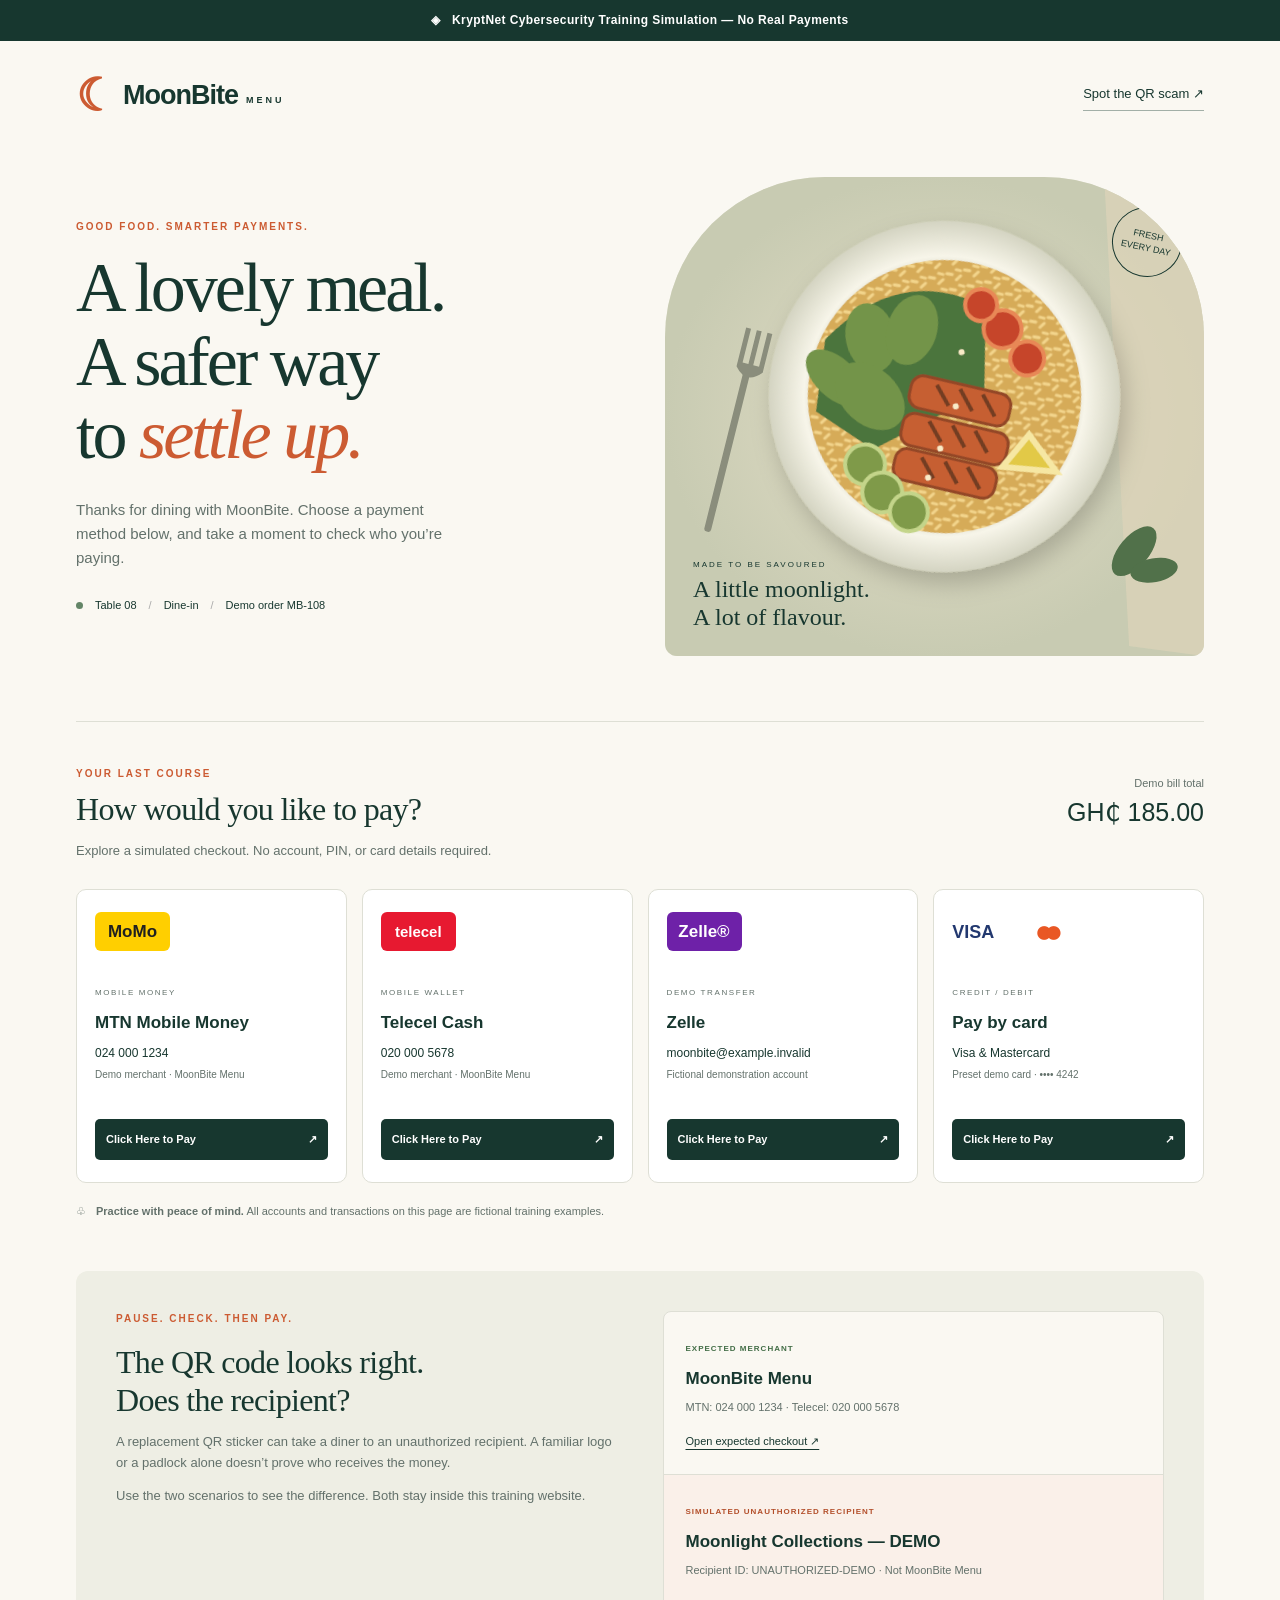
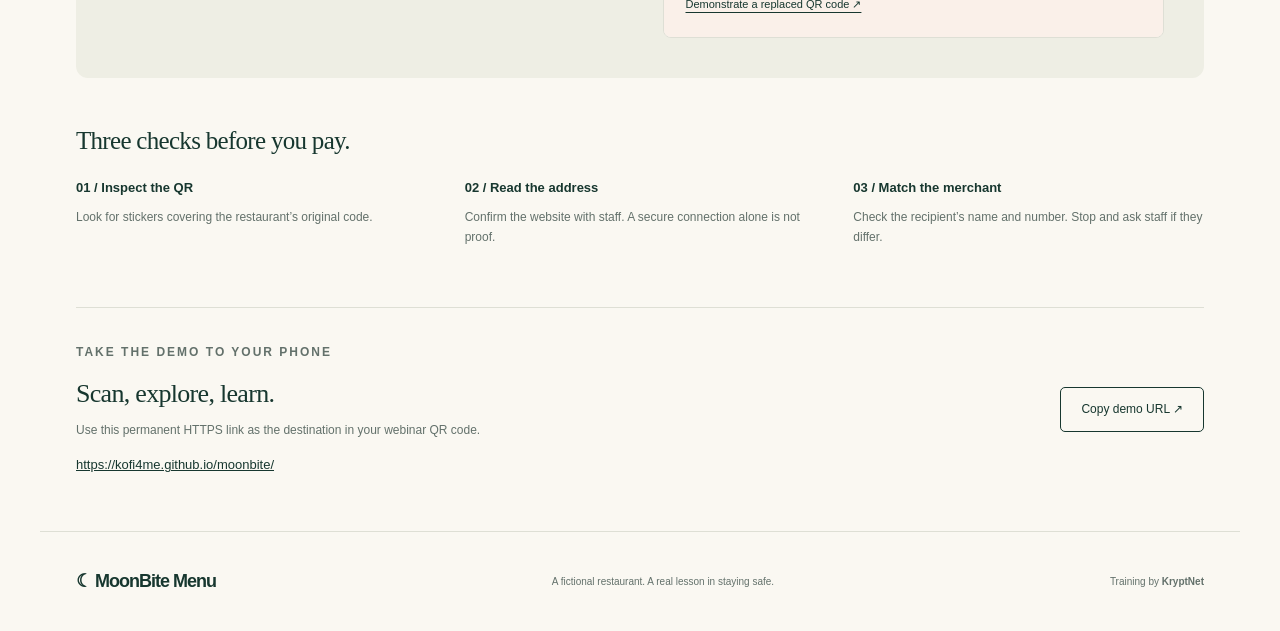
==== index.html @ 5bf4f28b "Build MoonBite cybersecurity payment simulation" ====
<!doctype html>
<html lang="en">
<head>
  <meta charset="utf-8"><meta name="viewport" content="width=device-width,initial-scale=1">
  <meta name="description" content="MoonBite Menu: an interactive KryptNet cybersecurity training demonstration. No real payments.">
  <meta http-equiv="Content-Security-Policy" content="default-src 'self'; img-src 'self'; script-src 'self'; style-src 'self'; connect-src 'none'; object-src 'none'; base-uri 'none'; form-action 'none'">
  <meta name="theme-color" content="#142e29"><title>MoonBite Menu · Pay with confidence</title>
  <link rel="stylesheet" href="styles.css"><script src="app.js" defer></script>
</head>
<body>
  <div class="training">◈ &nbsp; KryptNet Cybersecurity Training Simulation — No Real Payments</div>
  <header class="wrap"><a class="brand" href="./" aria-label="MoonBite Menu home"><span class="moon">☾</span> MoonBite<span class="brand-sub">MENU</span></a><a class="header-link" href="#learn">Spot the QR scam <span aria-hidden="true">↗</span></a></header>
  <main class="wrap">
    <section class="hero">
      <div><p class="eyebrow">GOOD FOOD. SMARTER PAYMENTS.</p><h1>A lovely meal.<br>A safer way<br>to <em>settle up.</em></h1><p class="intro">Thanks for dining with MoonBite. Choose a payment method below, and take a moment to check who you’re paying.</p><div class="table-tag"><span class="status-dot"></span> Table 08 <span> / </span> Dine-in <span> / </span> Demo order MB-108</div></div>
      <div class="food-scene"><img src="assets/meal.svg" alt="Illustration of a freshly prepared rice bowl with grilled vegetables and greens"><div class="food-caption"><span>MADE TO BE SAVOURED</span><strong>A little moonlight.<br>A lot of flavour.</strong></div><span class="round-label">FRESH<br>EVERY DAY</span></div>
    </section>
    <section class="checkout" aria-labelledby="payment-title"><div class="section-heading"><div><p class="eyebrow">YOUR LAST COURSE</p><h2 id="payment-title">How would you like to pay?</h2></div><div class="total"><span>Demo bill total</span><strong>GH₵ 185.00</strong></div></div><p class="muted">Explore a simulated checkout. No account, PIN, or card details required.</p>
      <div id="scenario-banner" class="scenario-banner" role="status" hidden></div>
      <div class="payment-grid">
        <article class="payment-card"><div class="payment-icon mtn">MoMo</div><span class="method-type">MOBILE MONEY</span><h3>MTN Mobile Money</h3><p>024 000 1234</p><span class="recipient">Demo merchant · MoonBite Menu</span><button data-method="mtn">Click Here to Pay <span aria-hidden="true">↗</span></button></article>
        <article class="payment-card"><div class="payment-icon telecel">telecel</div><span class="method-type">MOBILE WALLET</span><h3>Telecel Cash</h3><p>020 000 5678</p><span class="recipient">Demo merchant · MoonBite Menu</span><button data-method="telecel">Click Here to Pay <span aria-hidden="true">↗</span></button></article>
        <article class="payment-card"><div class="payment-icon zelle">Zelle®</div><span class="method-type">DEMO TRANSFER</span><h3>Zelle</h3><p>moonbite@example.invalid</p><span class="recipient">Fictional demonstration account</span><button data-method="zelle">Click Here to Pay <span aria-hidden="true">↗</span></button></article>
        <article class="payment-card"><div class="payment-icon cards"><b>VISA</b><span class="mastercard" aria-label="Mastercard">●●</span></div><span class="method-type">CREDIT / DEBIT</span><h3>Pay by card</h3><p>Visa &amp; Mastercard</p><span class="recipient">Preset demo card · •••• 4242</span><button data-method="card">Click Here to Pay <span aria-hidden="true">↗</span></button></article>
      </div><div class="safe-note">♧ <span><strong>Practice with peace of mind.</strong> All accounts and transactions on this page are fictional training examples.</span></div>
    </section>
    <section id="learn" class="learn"><div class="learn-intro"><p class="eyebrow">PAUSE. CHECK. THEN PAY.</p><h2>The QR code looks right.<br>Does the recipient?</h2><p>A replacement QR sticker can take a diner to an unauthorized recipient. A familiar logo or a padlock alone doesn’t prove who receives the money.</p><p>Use the two scenarios to see the difference. Both stay inside this training website.</p></div><div class="comparison"><div class="comparison-row"><span class="badge good">EXPECTED MERCHANT</span><h3>MoonBite Menu</h3><p>MTN: 024 000 1234 · Telecel: 020 000 5678</p><a class="scenario-link" href="?scenario=trusted#payment-title">Open expected checkout ↗</a></div><div class="comparison-row fraudulent"><span class="badge bad">SIMULATED UNAUTHORIZED RECIPIENT</span><h3>Moonlight Collections — DEMO</h3><p>Recipient ID: UNAUTHORIZED-DEMO · Not MoonBite Menu</p><a class="scenario-link" href="?scenario=redirected#payment-title">Demonstrate a replaced QR code ↗</a></div></div></section>
    <section class="takeaway"><h2>Three checks before you pay.</h2><div><p><b>01 / Inspect the QR</b>Look for stickers covering the restaurant’s original code.</p><p><b>02 / Read the address</b>Confirm the website with staff. A secure connection alone is not proof.</p><p><b>03 / Match the merchant</b>Check the recipient’s name and number. Stop and ask staff if they differ.</p></div></section>
    <section class="share"><div><p class="eyebrow">TAKE THE DEMO TO YOUR PHONE</p><h2>Scan, explore, learn.</h2><p>Use this permanent HTTPS link as the destination in your webinar QR code.</p><a href="https://kofi4me.github.io/moonbite/">https://kofi4me.github.io/moonbite/</a></div><button id="copy-url" class="outline">Copy demo URL ↗</button><p id="copy-status" role="status"></p></section>
  </main><footer class="wrap"><span class="brand">☾ MoonBite Menu</span><p>A fictional restaurant. A real lesson in staying safe.</p><span>Training by <strong>KryptNet</strong></span></footer>
  <dialog id="payment-dialog" aria-labelledby="dialog-title"><button class="close" aria-label="Close payment simulation">×</button><div id="dialog-content"></div></dialog>
</body></html>
---- styles.css ----
:root{--ink:#17372f;--cream:#faf8f2;--muted:#63716b;--orange:#cc5b32;--border:#dedfd5}*{box-sizing:border-box}html{scroll-behavior:smooth;scroll-padding-top:25px}body{margin:0;background:var(--cream);color:var(--ink);font-family:Arial,Helvetica,sans-serif;font-size:15px;line-height:1.6}.wrap{max-width:1200px;margin:auto;padding:0 36px}.training{background:var(--ink);color:#fff;text-align:center;font-size:12px;font-weight:700;padding:11px 16px;letter-spacing:.4px}header{display:flex;justify-content:space-between;align-items:center;height:108px}.brand{display:flex;align-items:center;gap:8px;font-size:27px;font-weight:800;letter-spacing:-1px;text-decoration:none;color:var(--ink)}.moon{font-size:45px;line-height:1;color:var(--orange)}.brand-sub{font-size:9px;letter-spacing:3px;align-self:flex-end;margin-bottom:10px}.header-link{font-size:13px;color:var(--ink);text-decoration:none;border-bottom:1px solid #a2afa7;padding:5px 0}.hero{display:grid;grid-template-columns:1fr 1fr;gap:50px;align-items:center;padding:28px 0 65px}.eyebrow{font-size:10px;font-weight:800;letter-spacing:2px;color:var(--orange);margin:0 0 16px}h1,h2,h3,p{margin-top:0}h1{font-family:Georgia,serif;font-size:70px;line-height:1.05;letter-spacing:-3px;font-weight:400;margin-bottom:26px}h1 em{color:var(--orange);font-weight:400}.intro{max-width:400px;color:var(--muted);font-size:15px}.table-tag{display:flex;align-items:center;gap:12px;font-size:11px;margin-top:27px}.table-tag>span:not(.status-dot){color:#aaa}.status-dot{height:7px;width:7px;border-radius:50%;background:#638567}.food-scene{position:relative;min-height:420px;background:#e7e7d9;border-radius:160px 160px 12px 12px;overflow:hidden}.food-scene img{width:100%;display:block}.food-caption{position:absolute;bottom:24px;left:28px}.food-caption span{font-size:8px;letter-spacing:2px;display:block;margin-bottom:5px}.food-caption strong{font-family:Georgia,serif;font-size:24px;line-height:1.15;font-weight:400}.round-label{position:absolute;right:22px;top:30px;border:1px solid var(--ink);border-radius:50%;width:70px;height:70px;display:grid;place-content:center;text-align:center;font-size:9px;line-height:1.5;transform:rotate(12deg)}.checkout{border-top:1px solid var(--border);padding:44px 0 50px}.section-heading{display:flex;align-items:center;justify-content:space-between;gap:20px}.section-heading .eyebrow{margin-bottom:8px}h2{font-family:Georgia,serif;font-size:32px;line-height:1.2;font-weight:400;letter-spacing:-.7px;margin-bottom:12px}.total{text-align:right}.total span{display:block;color:var(--muted);font-size:11px}.total strong{font-size:25px;font-weight:500}.muted{color:var(--muted);font-size:13px}.payment-grid{display:grid;grid-template-columns:repeat(4,1fr);gap:15px;margin-top:28px}.payment-card{background:#fff;border:1px solid var(--border);border-radius:10px;padding:22px 18px;min-width:0}.payment-icon{display:flex;align-items:center;justify-content:center;width:75px;height:39px;border-radius:6px;font-weight:800;font-size:17px;margin-bottom:27px}.mtn{background:#ffcf00;color:#202020}.telecel{background:#e71930;color:#fff;font-size:15px}.zelle{background:#6e21a8;color:#fff}.cards{width:110px;justify-content:space-between;color:#22386f;font-size:18px}.mastercard{color:#e95724;letter-spacing:-10px;font-size:32px;padding-right:9px}.method-type{font-size:8px;letter-spacing:1.6px;color:var(--muted)}h3{font-size:17px;margin:7px 0}.payment-card p{font-size:12px;margin-bottom:4px;overflow-wrap:anywhere}.recipient{font-size:10px;color:var(--muted);display:block;min-height:34px;margin-bottom:18px}button{font:inherit;cursor:pointer}button:focus-visible,a:focus-visible{outline:3px solid #d67431;outline-offset:4px}.payment-card button,.primary{border:0;border-radius:5px;background:var(--ink);color:#fff;padding:12px 11px;width:100%;font-size:11px;font-weight:700;display:flex;justify-content:space-between;align-items:center}.payment-card button:hover,.primary:hover{background:#2a5145}.safe-note{display:flex;gap:10px;color:var(--muted);font-size:11px;margin-top:20px}.learn{background:#eeeee4;border-radius:12px;padding:40px;display:grid;grid-template-columns:1fr 1fr;gap:45px}.learn-intro p:not(.eyebrow){font-size:13px;color:var(--muted)}.comparison{background:var(--cream);border:1px solid var(--border);border-radius:8px;overflow:hidden}.comparison-row{padding:22px}.comparison-row p{font-size:11px;color:var(--muted)}.fraudulent{border-top:1px solid var(--border);background:#faf0e9}.badge{font-size:8px;letter-spacing:1px;font-weight:bold}.good{color:#426d46}.bad{color:#b34f2b}.scenario-link{font-size:11px;color:var(--ink);text-underline-offset:4px}.takeaway{padding:48px 0}.takeaway h2{font-size:25px}.takeaway>div{display:grid;grid-template-columns:repeat(3,1fr);gap:38px}.takeaway p{font-size:12px;color:var(--muted)}.takeaway b{display:block;color:var(--ink);margin:10px 0;font-size:13px}.share{border-top:1px solid var(--border);padding:35px 0;display:flex;align-items:center;justify-content:space-between;gap:20px;flex-wrap:wrap}.share h2{font-size:26px}.share p{font-size:12px;color:var(--muted)}.share a{font-size:13px;color:var(--ink);overflow-wrap:anywhere}.outline{background:transparent;border:1px solid var(--ink);border-radius:5px;color:var(--ink);padding:12px 20px;font-size:12px}#copy-status{width:100%;margin:0}footer{border-top:1px solid var(--border);display:flex;justify-content:space-between;align-items:center;gap:20px;min-height:100px}footer .brand{font-size:18px}footer p,footer>span:last-child{font-size:10px;color:var(--muted);margin:0}dialog{border:1px solid var(--border);border-radius:14px;padding:35px;max-width:490px;width:calc(100% - 30px);max-height:90dvh;color:var(--ink);background:var(--cream)}dialog::backdrop{background:#102c27ba;backdrop-filter:blur(4px)}.close{position:absolute;right:14px;top:8px;border:0;background:transparent;color:var(--ink);font-size:28px}.dialog-details{background:white;border:1px solid var(--border);border-radius:8px;padding:15px;margin-top:23px}.dialog-details p{display:flex;justify-content:space-between;gap:18px;font-size:12px;margin:10px 0}.dialog-details span{color:var(--muted)}.dialog-details strong{text-align:right;max-width:60%;overflow-wrap:anywhere}.warning,.scenario-banner{background:#fff0dc;border:1px solid #d49c5c;padding:15px;border-radius:7px;color:#7d3c16;font-size:12px;margin:20px 0}.primary{display:block;text-align:center;margin-top:22px;padding:14px}.cancel{display:block;border:0;background:transparent;color:var(--ink);font-size:12px;margin:16px auto 0;text-decoration:underline}.confirmation-icon{font-size:35px;margin:15px 0;color:#4f794e}#dialog-content>p{font-size:13px}[hidden]{display:none!important}@media(max-width:950px){h1{font-size:57px}.hero{gap:25px}.food-scene{min-height:350px}.payment-grid{grid-template-columns:repeat(2,1fr)}.learn{gap:25px;padding:28px}}@media(max-width:600px){.wrap{padding:0 20px}.training{font-size:10px}header{height:88px}.brand{font-size:23px}.brand-sub{display:none}.header-link{font-size:11px}.hero{grid-template-columns:1fr;padding:15px 0 35px;gap:30px}h1{font-size:58px}.intro{font-size:14px}.food-scene{min-height:0;max-height:390px;border-radius:140px 140px 12px 12px}.food-scene img{margin-top:-15px}.food-caption{bottom:18px}.round-label{top:25px;right:20px}.checkout{padding:30px 0}h2{font-size:27px}.section-heading{align-items:flex-start}.total strong{font-size:20px;white-space:nowrap}.payment-grid{gap:10px}.payment-card{padding:18px 13px}.payment-card h3{font-size:15px}.payment-card button{font-size:10px}.recipient{min-height:42px}.learn{grid-template-columns:1fr;padding:24px;gap:10px}.takeaway>div{grid-template-columns:1fr;gap:0}.takeaway{padding:30px 0}.share{padding:30px 0}footer{flex-direction:column;align-items:flex-start;gap:8px;padding-top:25px!important;padding-bottom:25px!important}.dialog-details p{font-size:11px}dialog{padding:30px 22px}}@media(prefers-reduced-motion:reduce){html{scroll-behavior:auto}}
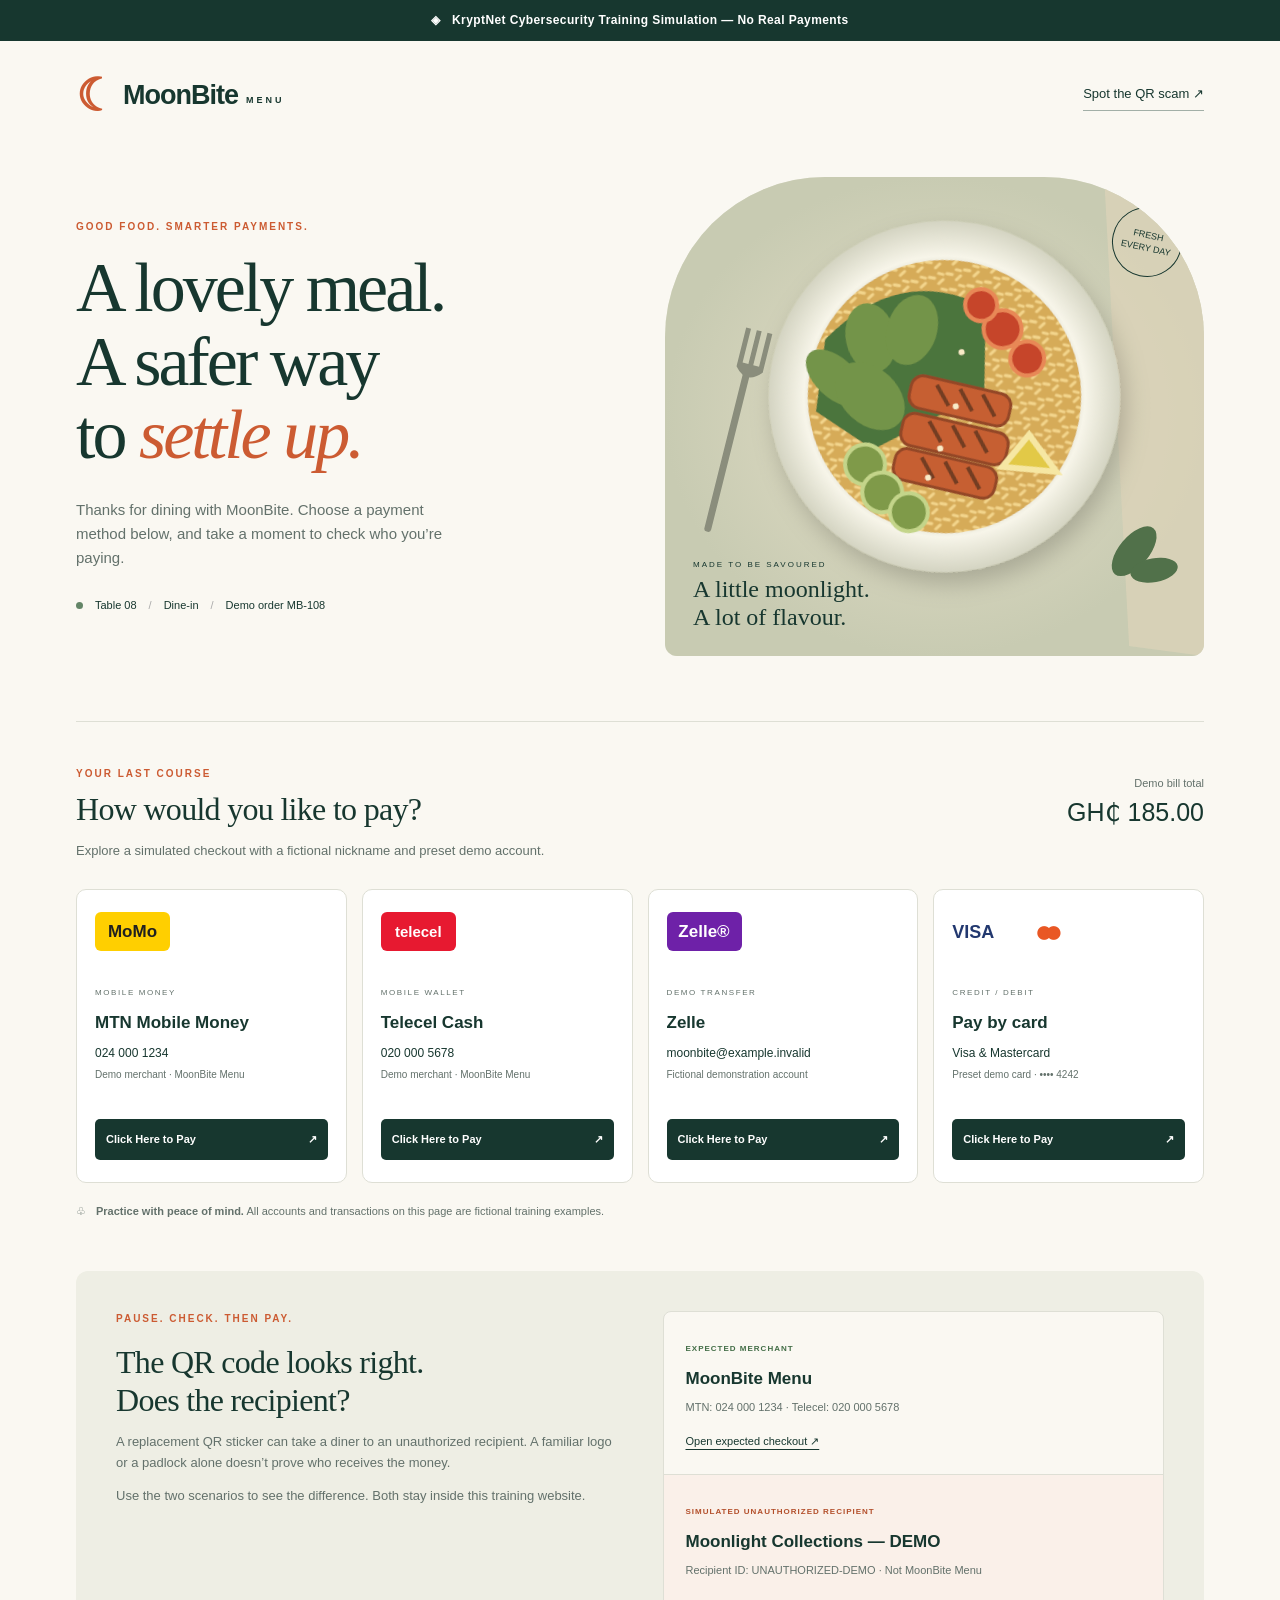
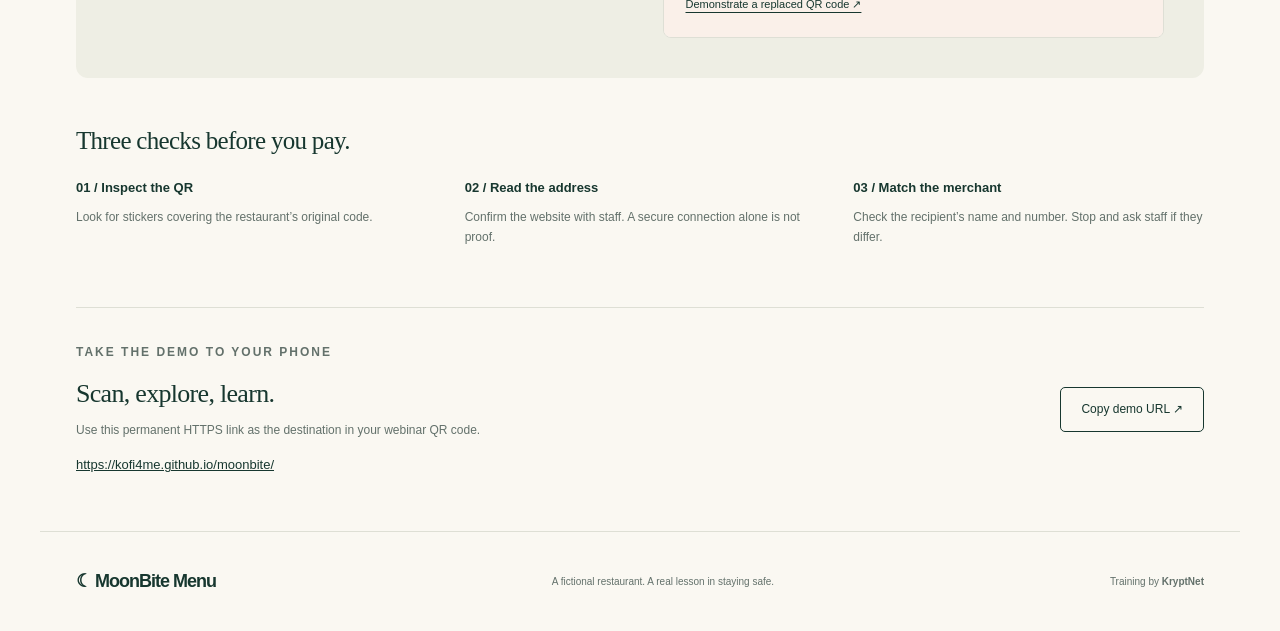
==== commit ee59f5ad: "Add separate demo checkout page with fictional participant info" ====
--- a/index.html
+++ b/index.html
@@ -15,7 +15,7 @@
       <div><p class="eyebrow">GOOD FOOD. SMARTER PAYMENTS.</p><h1>A lovely meal.<br>A safer way<br>to <em>settle up.</em></h1><p class="intro">Thanks for dining with MoonBite. Choose a payment method below, and take a moment to check who you’re paying.</p><div class="table-tag"><span class="status-dot"></span> Table 08 <span> / </span> Dine-in <span> / </span> Demo order MB-108</div></div>
       <div class="food-scene"><img src="assets/meal.svg" alt="Illustration of a freshly prepared rice bowl with grilled vegetables and greens"><div class="food-caption"><span>MADE TO BE SAVOURED</span><strong>A little moonlight.<br>A lot of flavour.</strong></div><span class="round-label">FRESH<br>EVERY DAY</span></div>
     </section>
-    <section class="checkout" aria-labelledby="payment-title"><div class="section-heading"><div><p class="eyebrow">YOUR LAST COURSE</p><h2 id="payment-title">How would you like to pay?</h2></div><div class="total"><span>Demo bill total</span><strong>GH₵ 185.00</strong></div></div><p class="muted">Explore a simulated checkout. No account, PIN, or card details required.</p>
+    <section class="checkout" aria-labelledby="payment-title"><div class="section-heading"><div><p class="eyebrow">YOUR LAST COURSE</p><h2 id="payment-title">How would you like to pay?</h2></div><div class="total"><span>Demo bill total</span><strong>GH₵ 185.00</strong></div></div><p class="muted">Explore a simulated checkout with a fictional nickname and preset demo account.</p>
       <div id="scenario-banner" class="scenario-banner" role="status" hidden></div>
       <div class="payment-grid">
         <article class="payment-card"><div class="payment-icon mtn">MoMo</div><span class="method-type">MOBILE MONEY</span><h3>MTN Mobile Money</h3><p>024 000 1234</p><span class="recipient">Demo merchant · MoonBite Menu</span><button data-method="mtn">Click Here to Pay <span aria-hidden="true">↗</span></button></article>
@@ -28,5 +28,6 @@
     <section class="takeaway"><h2>Three checks before you pay.</h2><div><p><b>01 / Inspect the QR</b>Look for stickers covering the restaurant’s original code.</p><p><b>02 / Read the address</b>Confirm the website with staff. A secure connection alone is not proof.</p><p><b>03 / Match the merchant</b>Check the recipient’s name and number. Stop and ask staff if they differ.</p></div></section>
     <section class="share"><div><p class="eyebrow">TAKE THE DEMO TO YOUR PHONE</p><h2>Scan, explore, learn.</h2><p>Use this permanent HTTPS link as the destination in your webinar QR code.</p><a href="https://kofi4me.github.io/moonbite/">https://kofi4me.github.io/moonbite/</a></div><button id="copy-url" class="outline">Copy demo URL ↗</button><p id="copy-status" role="status"></p></section>
   </main><footer class="wrap"><span class="brand">☾ MoonBite Menu</span><p>A fictional restaurant. A real lesson in staying safe.</p><span>Training by <strong>KryptNet</strong></span></footer>
-  <dialog id="payment-dialog" aria-labelledby="dialog-title"><button class="close" aria-label="Close payment simulation">×</button><div id="dialog-content"></div></dialog>
+
 </body></html>
+
--- a/styles.css
+++ b/styles.css
@@ -1,3 +1,4 @@
 
 :root{--ink:#17372f;--cream:#faf8f2;--muted:#63716b;--orange:#cc5b32;--border:#dedfd5}*{box-sizing:border-box}html{scroll-behavior:smooth;scroll-padding-top:25px}body{margin:0;background:var(--cream);color:var(--ink);font-family:Arial,Helvetica,sans-serif;font-size:15px;line-height:1.6}.wrap{max-width:1200px;margin:auto;padding:0 36px}.training{background:var(--ink);color:#fff;text-align:center;font-size:12px;font-weight:700;padding:11px 16px;letter-spacing:.4px}header{display:flex;justify-content:space-between;align-items:center;height:108px}.brand{display:flex;align-items:center;gap:8px;font-size:27px;font-weight:800;letter-spacing:-1px;text-decoration:none;color:var(--ink)}.moon{font-size:45px;line-height:1;color:var(--orange)}.brand-sub{font-size:9px;letter-spacing:3px;align-self:flex-end;margin-bottom:10px}.header-link{font-size:13px;color:var(--ink);text-decoration:none;border-bottom:1px solid #a2afa7;padding:5px 0}.hero{display:grid;grid-template-columns:1fr 1fr;gap:50px;align-items:center;padding:28px 0 65px}.eyebrow{font-size:10px;font-weight:800;letter-spacing:2px;color:var(--orange);margin:0 0 16px}h1,h2,h3,p{margin-top:0}h1{font-family:Georgia,serif;font-size:70px;line-height:1.05;letter-spacing:-3px;font-weight:400;margin-bottom:26px}h1 em{color:var(--orange);font-weight:400}.intro{max-width:400px;color:var(--muted);font-size:15px}.table-tag{display:flex;align-items:center;gap:12px;font-size:11px;margin-top:27px}.table-tag>span:not(.status-dot){color:#aaa}.status-dot{height:7px;width:7px;border-radius:50%;background:#638567}.food-scene{position:relative;min-height:420px;background:#e7e7d9;border-radius:160px 160px 12px 12px;overflow:hidden}.food-scene img{width:100%;display:block}.food-caption{position:absolute;bottom:24px;left:28px}.food-caption span{font-size:8px;letter-spacing:2px;display:block;margin-bottom:5px}.food-caption strong{font-family:Georgia,serif;font-size:24px;line-height:1.15;font-weight:400}.round-label{position:absolute;right:22px;top:30px;border:1px solid var(--ink);border-radius:50%;width:70px;height:70px;display:grid;place-content:center;text-align:center;font-size:9px;line-height:1.5;transform:rotate(12deg)}.checkout{border-top:1px solid var(--border);padding:44px 0 50px}.section-heading{display:flex;align-items:center;justify-content:space-between;gap:20px}.section-heading .eyebrow{margin-bottom:8px}h2{font-family:Georgia,serif;font-size:32px;line-height:1.2;font-weight:400;letter-spacing:-.7px;margin-bottom:12px}.total{text-align:right}.total span{display:block;color:var(--muted);font-size:11px}.total strong{font-size:25px;font-weight:500}.muted{color:var(--muted);font-size:13px}.payment-grid{display:grid;grid-template-columns:repeat(4,1fr);gap:15px;margin-top:28px}.payment-card{background:#fff;border:1px solid var(--border);border-radius:10px;padding:22px 18px;min-width:0}.payment-icon{display:flex;align-items:center;justify-content:center;width:75px;height:39px;border-radius:6px;font-weight:800;font-size:17px;margin-bottom:27px}.mtn{background:#ffcf00;color:#202020}.telecel{background:#e71930;color:#fff;font-size:15px}.zelle{background:#6e21a8;color:#fff}.cards{width:110px;justify-content:space-between;color:#22386f;font-size:18px}.mastercard{color:#e95724;letter-spacing:-10px;font-size:32px;padding-right:9px}.method-type{font-size:8px;letter-spacing:1.6px;color:var(--muted)}h3{font-size:17px;margin:7px 0}.payment-card p{font-size:12px;margin-bottom:4px;overflow-wrap:anywhere}.recipient{font-size:10px;color:var(--muted);display:block;min-height:34px;margin-bottom:18px}button{font:inherit;cursor:pointer}button:focus-visible,a:focus-visible{outline:3px solid #d67431;outline-offset:4px}.payment-card button,.primary{border:0;border-radius:5px;background:var(--ink);color:#fff;padding:12px 11px;width:100%;font-size:11px;font-weight:700;display:flex;justify-content:space-between;align-items:center}.payment-card button:hover,.primary:hover{background:#2a5145}.safe-note{display:flex;gap:10px;color:var(--muted);font-size:11px;margin-top:20px}.learn{background:#eeeee4;border-radius:12px;padding:40px;display:grid;grid-template-columns:1fr 1fr;gap:45px}.learn-intro p:not(.eyebrow){font-size:13px;color:var(--muted)}.comparison{background:var(--cream);border:1px solid var(--border);border-radius:8px;overflow:hidden}.comparison-row{padding:22px}.comparison-row p{font-size:11px;color:var(--muted)}.fraudulent{border-top:1px solid var(--border);background:#faf0e9}.badge{font-size:8px;letter-spacing:1px;font-weight:bold}.good{color:#426d46}.bad{color:#b34f2b}.scenario-link{font-size:11px;color:var(--ink);text-underline-offset:4px}.takeaway{padding:48px 0}.takeaway h2{font-size:25px}.takeaway>div{display:grid;grid-template-columns:repeat(3,1fr);gap:38px}.takeaway p{font-size:12px;color:var(--muted)}.takeaway b{display:block;color:var(--ink);margin:10px 0;font-size:13px}.share{border-top:1px solid var(--border);padding:35px 0;display:flex;align-items:center;justify-content:space-between;gap:20px;flex-wrap:wrap}.share h2{font-size:26px}.share p{font-size:12px;color:var(--muted)}.share a{font-size:13px;color:var(--ink);overflow-wrap:anywhere}.outline{background:transparent;border:1px solid var(--ink);border-radius:5px;color:var(--ink);padding:12px 20px;font-size:12px}#copy-status{width:100%;margin:0}footer{border-top:1px solid var(--border);display:flex;justify-content:space-between;align-items:center;gap:20px;min-height:100px}footer .brand{font-size:18px}footer p,footer>span:last-child{font-size:10px;color:var(--muted);margin:0}dialog{border:1px solid var(--border);border-radius:14px;padding:35px;max-width:490px;width:calc(100% - 30px);max-height:90dvh;color:var(--ink);background:var(--cream)}dialog::backdrop{background:#102c27ba;backdrop-filter:blur(4px)}.close{position:absolute;right:14px;top:8px;border:0;background:transparent;color:var(--ink);font-size:28px}.dialog-details{background:white;border:1px solid var(--border);border-radius:8px;padding:15px;margin-top:23px}.dialog-details p{display:flex;justify-content:space-between;gap:18px;font-size:12px;margin:10px 0}.dialog-details span{color:var(--muted)}.dialog-details strong{text-align:right;max-width:60%;overflow-wrap:anywhere}.warning,.scenario-banner{background:#fff0dc;border:1px solid #d49c5c;padding:15px;border-radius:7px;color:#7d3c16;font-size:12px;margin:20px 0}.primary{display:block;text-align:center;margin-top:22px;padding:14px}.cancel{display:block;border:0;background:transparent;color:var(--ink);font-size:12px;margin:16px auto 0;text-decoration:underline}.confirmation-icon{font-size:35px;margin:15px 0;color:#4f794e}#dialog-content>p{font-size:13px}[hidden]{display:none!important}@media(max-width:950px){h1{font-size:57px}.hero{gap:25px}.food-scene{min-height:350px}.payment-grid{grid-template-columns:repeat(2,1fr)}.learn{gap:25px;padding:28px}}@media(max-width:600px){.wrap{padding:0 20px}.training{font-size:10px}header{height:88px}.brand{font-size:23px}.brand-sub{display:none}.header-link{font-size:11px}.hero{grid-template-columns:1fr;padding:15px 0 35px;gap:30px}h1{font-size:58px}.intro{font-size:14px}.food-scene{min-height:0;max-height:390px;border-radius:140px 140px 12px 12px}.food-scene img{margin-top:-15px}.food-caption{bottom:18px}.round-label{top:25px;right:20px}.checkout{padding:30px 0}h2{font-size:27px}.section-heading{align-items:flex-start}.total strong{font-size:20px;white-space:nowrap}.payment-grid{gap:10px}.payment-card{padding:18px 13px}.payment-card h3{font-size:15px}.payment-card button{font-size:10px}.recipient{min-height:42px}.learn{grid-template-columns:1fr;padding:24px;gap:10px}.takeaway>div{grid-template-columns:1fr;gap:0}.takeaway{padding:30px 0}.share{padding:30px 0}footer{flex-direction:column;align-items:flex-start;gap:8px;padding-top:25px!important;padding-bottom:25px!important}.dialog-details p{font-size:11px}dialog{padding:30px 22px}}@media(prefers-reduced-motion:reduce){html{scroll-behavior:auto}}
 
+.checkout-page{max-width:740px;padding-bottom:60px}.checkout-title{font-size:48px;letter-spacing:-2px}.checkout-panel{padding:28px;background:#fff;border:1px solid var(--border);border-radius:12px;margin-top:28px}.checkout-panel label{display:block;font-weight:700;font-size:13px;margin:22px 0 7px}.checkout-panel label span,.field-help{color:var(--muted);font-size:11px;font-weight:400}.checkout-panel input:not([type=checkbox]),.checkout-panel select{width:100%;min-height:46px;border:1px solid #a6b4ab;border-radius:5px;padding:11px;background:var(--cream);color:var(--ink);font:inherit;font-size:14px}.checkout-panel input:focus-visible,.checkout-panel select:focus-visible{outline:3px solid #d67431;outline-offset:3px}.checkout-panel .demo-consent{display:flex;align-items:flex-start;gap:10px;font-weight:400}.demo-consent input{width:20px;height:20px;flex-shrink:0}.return-link{display:inline-block;margin-top:20px;color:var(--ink)}#confirmation:focus{outline:none}@media(max-width:600px){.checkout-title{font-size:40px}.checkout-panel{padding:20px}}
